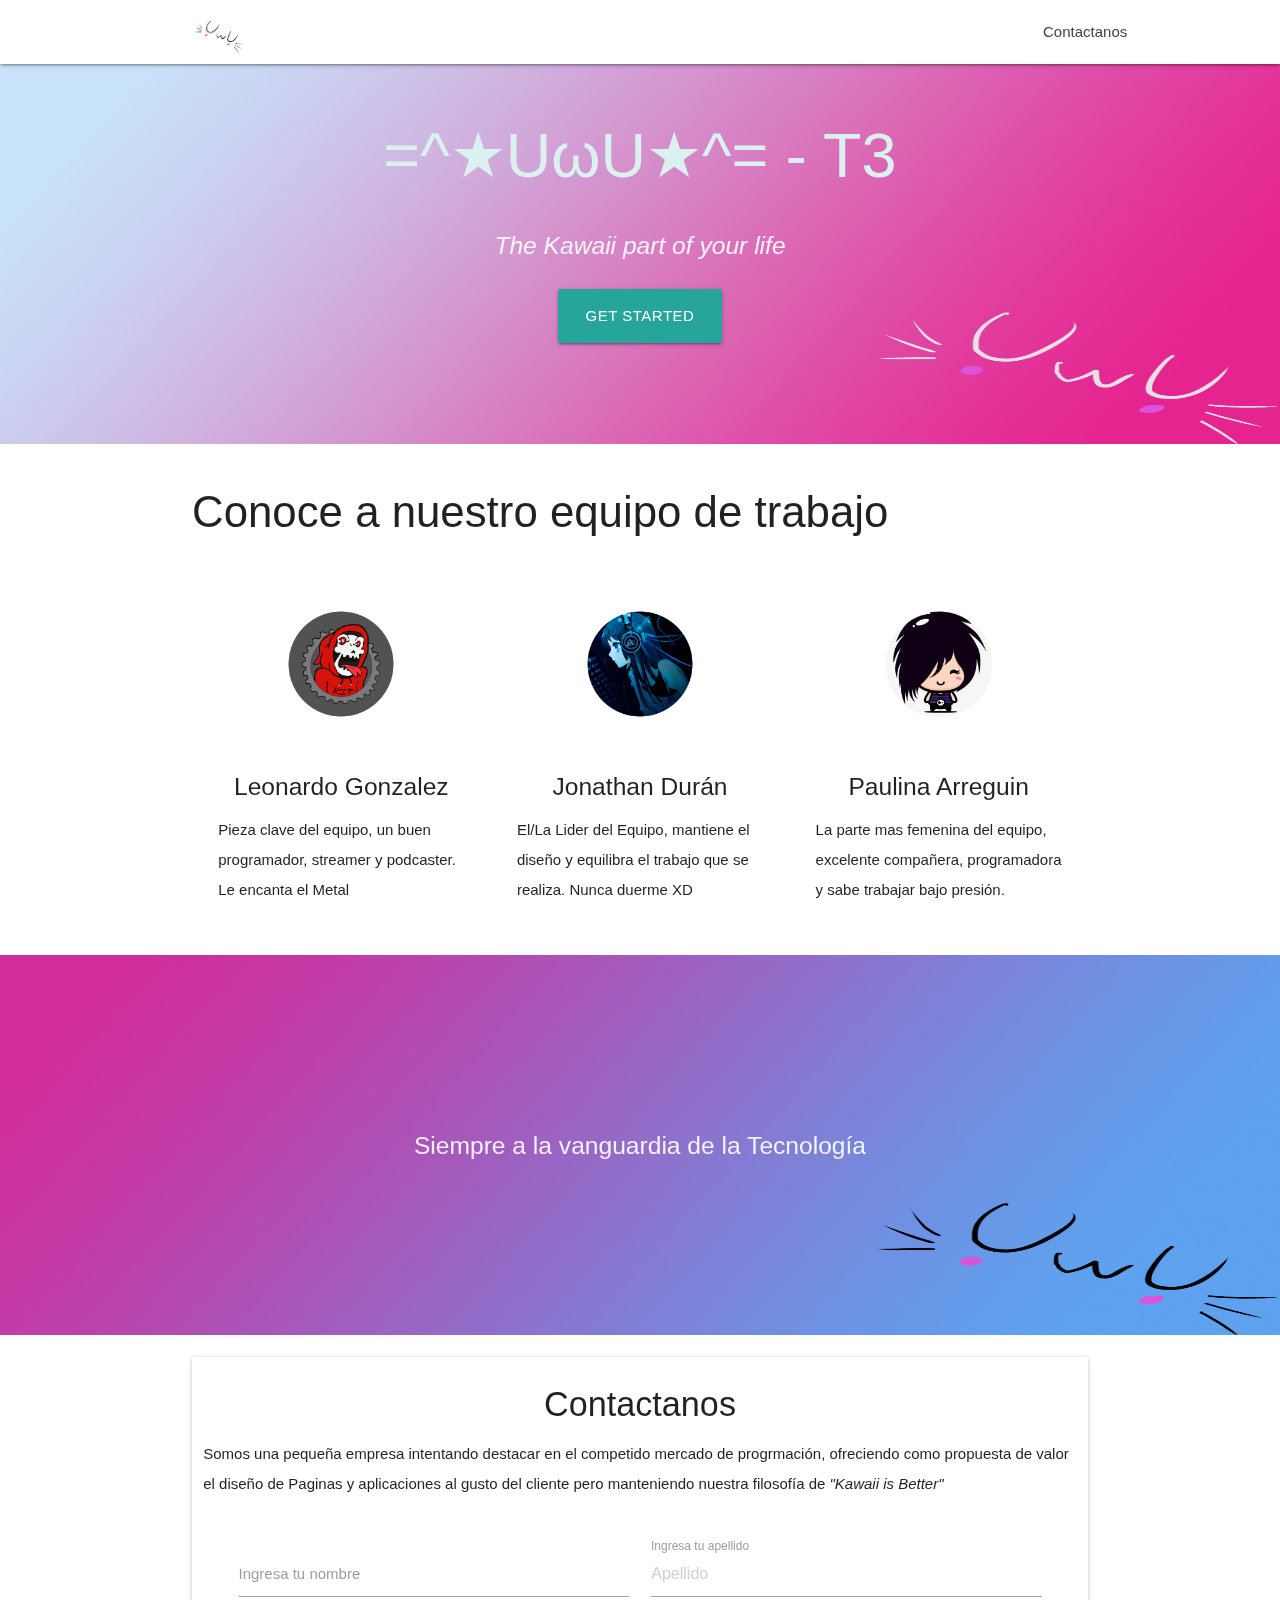
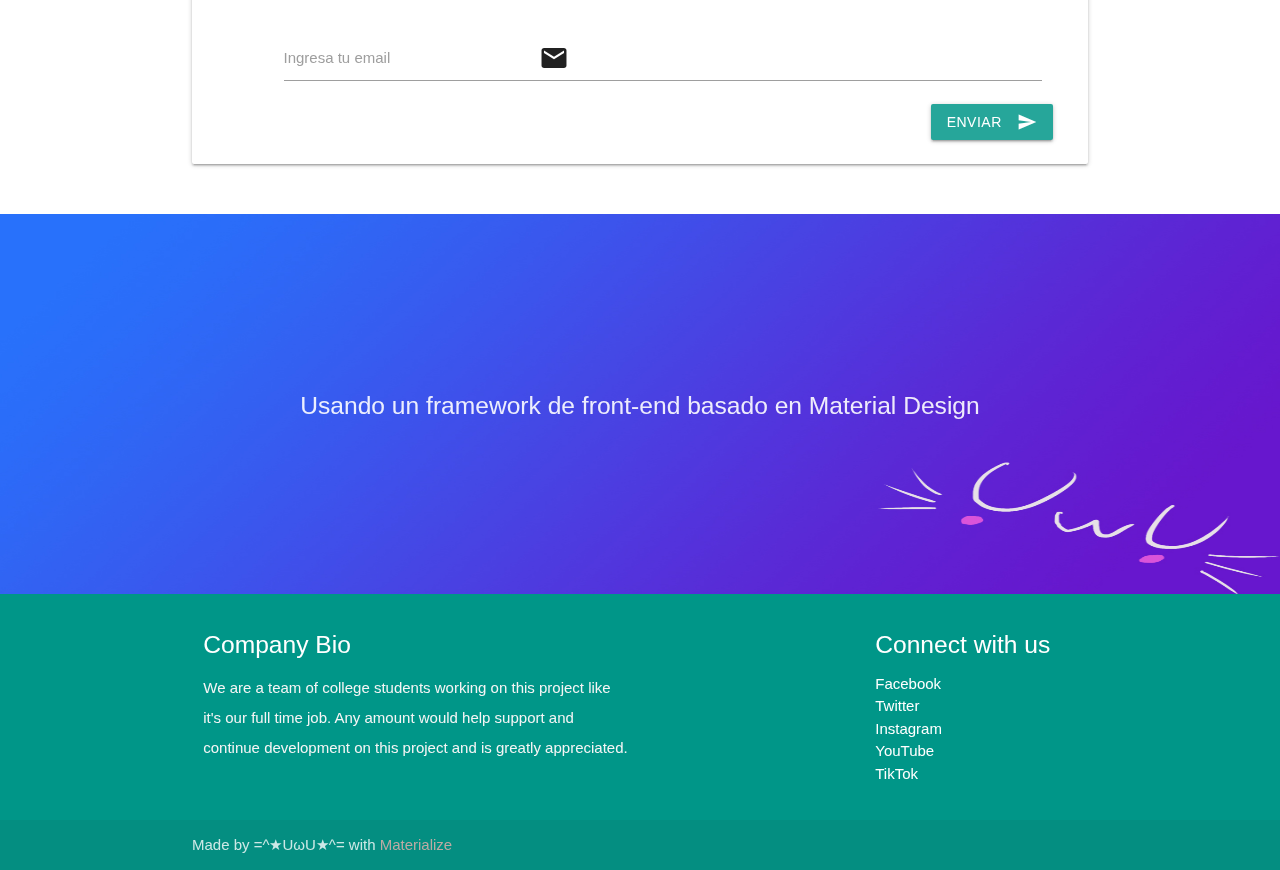
==== Webpage/index.html @ d6e8adfc "The new webpage with Materialize by Google" ====
<!DOCTYPE html>
<html lang="en">
<head>
  <meta http-equiv="Content-Type" content="text/html; charset=UTF-8"/>
  <meta name="viewport" content="width=device-width, initial-scale=1"/>
  <title>=^★UωU★^= - T3</title>
  <link rel="shortcut icon" href="img/uwuico.png">
  <!-- CSS  -->
  <link href="https://fonts.googleapis.com/icon?family=Material+Icons" rel="stylesheet">
  <link href="css/materialize.css" type="text/css" rel="stylesheet" media="screen,projection"/>
  <link href="css/style.css" type="text/css" rel="stylesheet" media="screen,projection"/>
</head>
<body>
  <nav class="white" role="navigation">
    <div class="nav-wrapper container">
      <a id="logo-container" href="#" class="brand-logo"><img class="brand-logo" src="img/uwu black.png" alt="Logo"></a>
      <ul class="right hide-on-med-and-down">
        <li><a href="#contact">Contactanos</a></li>
      </ul>

      <ul id="nav-mobile" class="sidenav">
        <li><a href="#contact">Contactanos</a></li>
      </ul>
      <a href="#" data-target="nav-mobile" class="sidenav-trigger"><i class="material-icons">menu</i></a>
    </div>
  </nav>

  <div id="index-banner" class="parallax-container">
    <div class="section no-pad-bot">
      <div class="container">
        <br><br>
        <h1 class="header center teal-text text-lighten-2">=^★UωU★^= - T3</h1>
        <div class="row center">
          <h5 class="header col s12 light"><i>The Kawaii part of your life</i></h5>
        </div>
        <div class="row center">
          <a href="http://materializecss.com/getting-started.html" id="download-button" class="btn-large waves-effect waves-light teal lighten-1">Get Started</a>
        </div>
        <br><br>

      </div>
    </div>
    <div class="parallax"><img src="img/bg1.jpg" alt="Unsplashed background img 1"></div>
  </div>


  <div class="container">
    <div class="section">
      <h3>Conoce a nuestro equipo de trabajo</h3>
      <div class="row">
        <div class="col s12 m4">
          <div class="icon-block">
            <h2 class="center brown-text"><img src="img/leo.png" alt="Leo"></h2>
            <h5 class="center">Leonardo Gonzalez</h5>

            <p class="light">Pieza clave del equipo, un buen programador, streamer y podcaster. Le encanta el Metal</p>
          </div>
        </div>

        <div class="col s12 m4">
          <div class="icon-block">
            <h2 class="center brown-text"><img src="img/miku.png" alt="Miku"></h2>
            <h5 class="center">Jonathan Durán</h5>

            <p class="light">El/La Lider del Equipo, mantiene el diseño y equilibra el trabajo que se realiza. Nunca duerme XD</p>
          </div>
        </div>

        <div class="col s12 m4">
          <div class="icon-block">
            <h2 class="center brown-text"><img src="img/pau.png" alt="Pau"></h2>
            <h5 class="center">Paulina Arreguin</h5>

            <p class="light">La parte mas femenina del equipo, excelente compañera, programadora y sabe trabajar bajo presión.</p>
          </div>
        </div>
      </div>

    </div>
  </div>


  <div class="parallax-container valign-wrapper">
    <div class="section no-pad-bot">
      <div class="container">
        <div class="row center">
          <h5 class="header col s12 light">Siempre a la vanguardia de la Tecnología</h5>
        </div>
      </div>
    </div>
    <div class="parallax"><img src="img/bg2.jpg" alt="Unsplashed background img 2"></div>
  </div>

  <div class="container">
    <div class="section">

      <div id="contact" class="row">
        <div class="col s12 center">
          <h3><i class="mdi-content-send brown-text"></i></h3>
          <h4>Contactanos</h4>
          <p class="left-align light">Somos una pequeña empresa intentando destacar en el competido mercado de progrmación, ofreciendo como propuesta de valor el diseño de Paginas y aplicaciones al gusto del cliente pero manteniendo nuestra filosofía de <i>"Kawaii is Better"</i></p>
        <br>
        </div>
        <div class="row card-panel">
          <form class="col s12">
              <div class="input-field col s6">
                  <label for="nombre">Ingresa tu nombre</label>
                  <input type="text" id="nombre" class="validate" required>
              </div>
              <div class="input-field col s6">
                  <label for="apellido">Ingresa tu apellido</label>
                  <input type="text" id="apellido" placeholder="Apellido" class="validate" required>
              </div>
              <div class="input-field col s12">
                  <i class="material-icons prefix">alternate_email</i>
                  <label for="email">Ingresa tu email</label>
                  <input type="email" id="email" class="validate" required>
              </div>
              <button class="btn waves-effect waves-light right" type="submit" name="enviar">Enviar
                  <i class="material-icons right">send</i>
              </button>
          </form>
      </div>
      </div>

    </div>
  </div>


  <div class="parallax-container valign-wrapper">
    <div class="section no-pad-bot">
      <div class="container">
        <div class="row center">
          <h5 class="header col s12 light">Usando un framework de front-end basado en Material Design</h5>
        </div>
      </div>
    </div>
    <div class="parallax"><img src="img/bg3.jpg" alt="Unsplashed background img 3"></div>
  </div>

  <footer class="page-footer teal">
    <div class="container">
      <div class="row">
        <div class="col l6 s12">
          <h5 class="white-text">Company Bio</h5>
          <p class="grey-text text-lighten-4">We are a team of college students working on this project like it's our full time job. Any amount would help support and continue development on this project and is greatly appreciated.</p>


        </div>
        <div class="col l3 s12">
          
        </div>
        <div class="col l3 s12">
          <h5 class="white-text">Connect with us</h5>
          <ul>
            <li><a class="white-text" href="#!">Facebook</a></li>
            <li><a class="white-text" href="#!">Twitter</a></li>
            <li><a class="white-text" href="#!">Instagram</a></li>
            <li><a class="white-text" href="#!">YouTube</a></li>
            <li><a class="white-text" href="#!">TikTok</a></li>
          </ul>
        </div>
      </div>
    </div>
    <div class="footer-copyright">
      <div class="container">
      Made by =^★UωU★^= with <a class="brown-text text-lighten-3" href="http://materializecss.com">Materialize</a>
      </div>
    </div>
  </footer>


  <!--  Scripts-->
  <script src="https://code.jquery.com/jquery-2.1.1.min.js"></script>
  <script src="js/materialize.js"></script>
  <script src="js/init.js"></script>

  </body>
</html>
---- Webpage/css/style.css ----
/* Custom Stylesheet */
/**
 * Use this file to override Materialize files so you can update
 * the core Materialize files in the future
 *
 * Made By MaterializeCSS.com
 */

nav ul a,
nav .brand-logo {
  color: #444;
  width: 4rem;
  height: 4rem;
}

p {
  line-height: 2rem;
}

img {
  width: 10rem;
  height: 10rem;
}

.sidenav-trigger {
  color: #26a69a;
}

.parallax-container {
  min-height: 380px;
  line-height: 0;
  height: auto;
  color: rgba(255,255,255,.9);
}
  .parallax-container .section {
    width: 100%;
  }

@media only screen and (max-width : 992px) {
  .parallax-container .section {
    position: absolute;
    top: 40%;
  }
  #index-banner .section {
    top: 10%;
  }
}

@media only screen and (max-width : 600px) {
  #index-banner .section {
    top: 0;
  }
}

.icon-block {
  padding: 0 15px;
}
.icon-block .material-icons {
  font-size: inherit;
}

footer.page-footer {
  margin: 0;
}
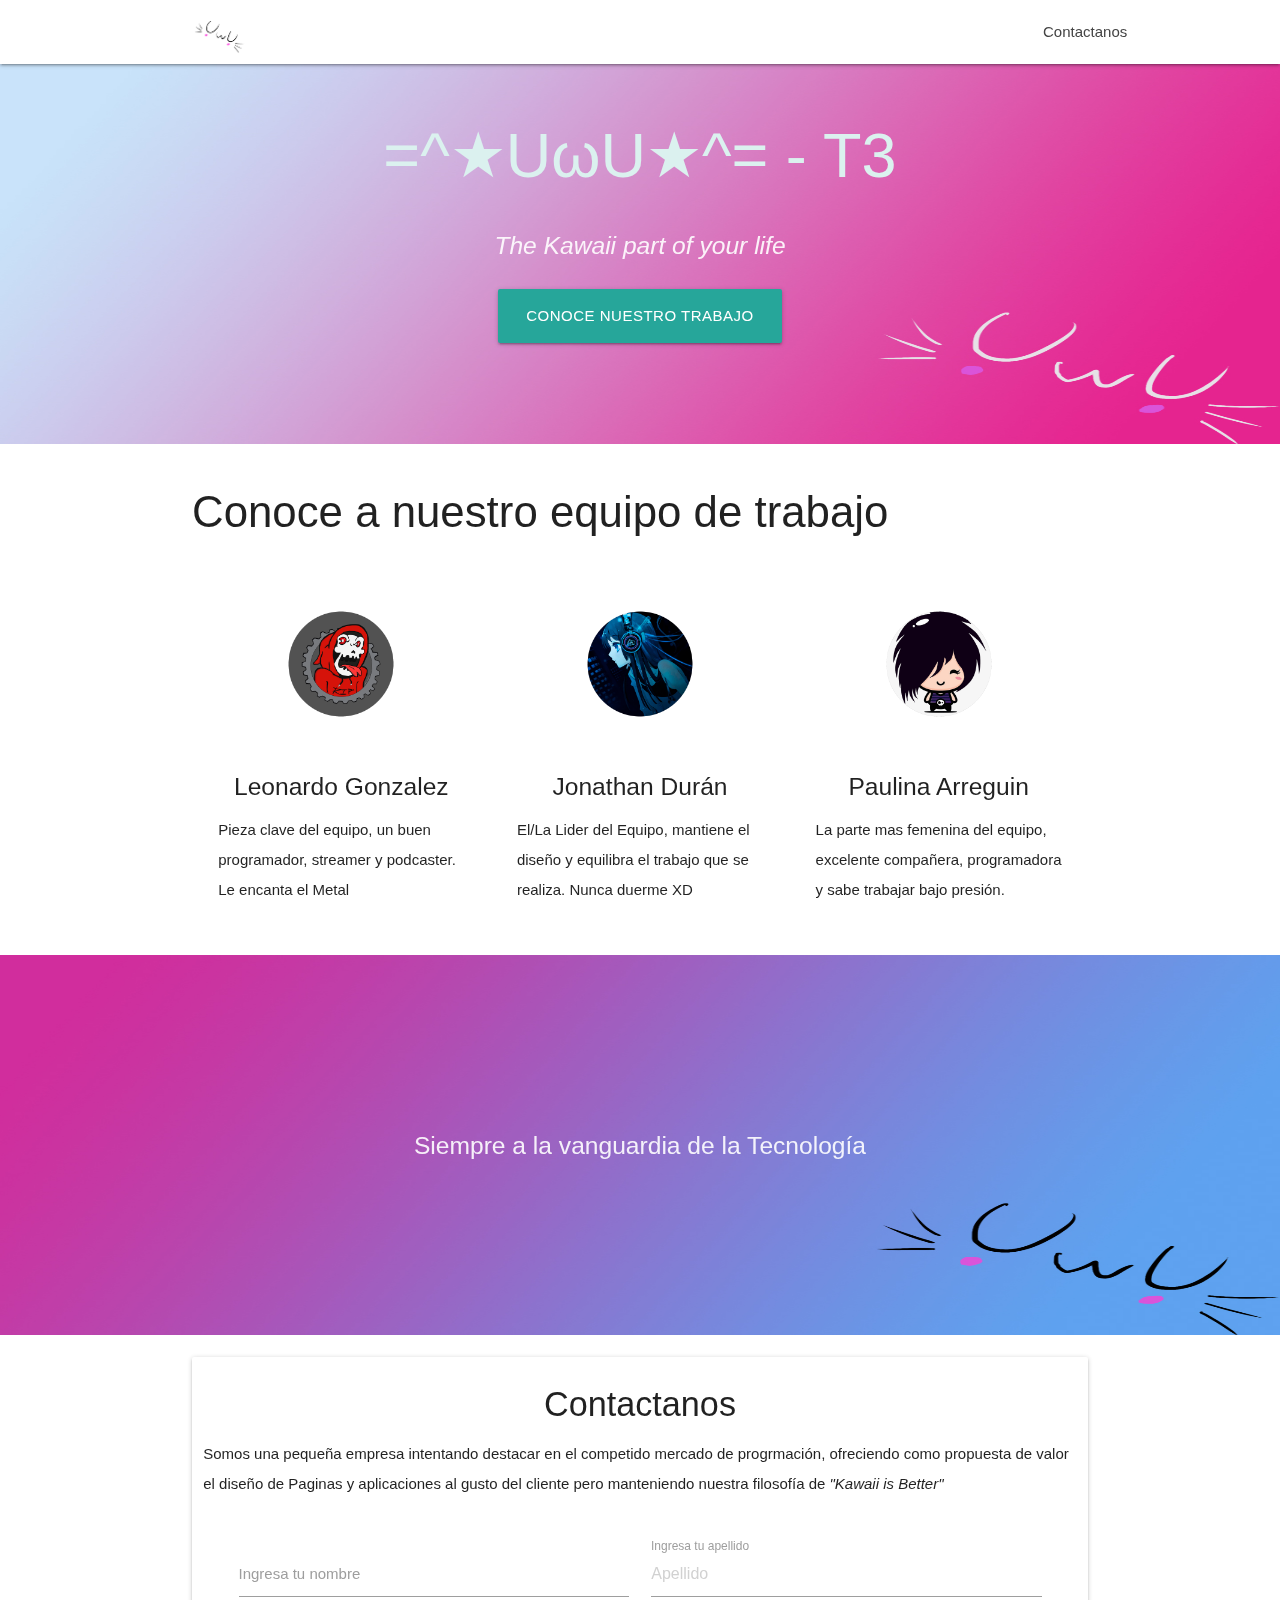
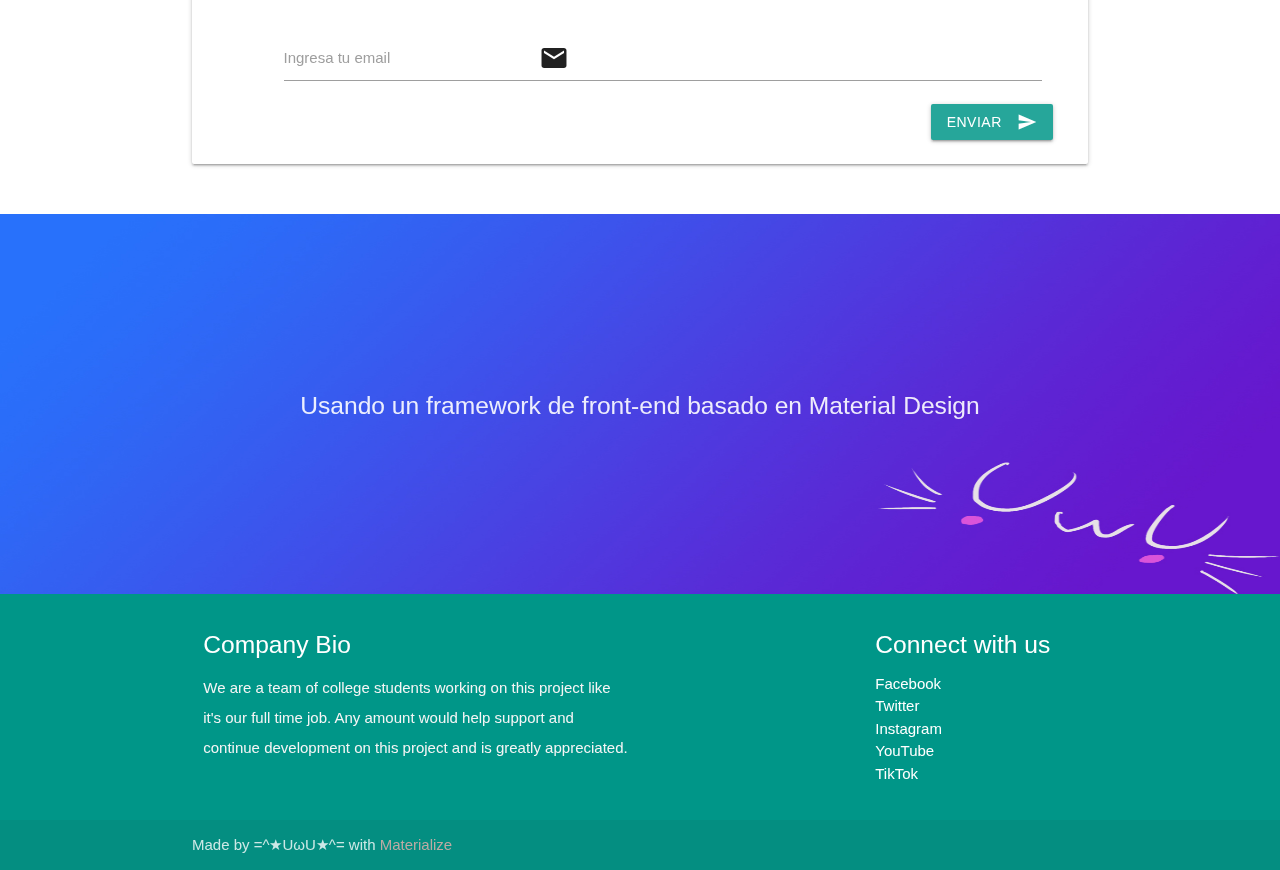
==== commit 3dcea5ca: "Change of Button" ====
--- a/Webpage/index.html
+++ b/Webpage/index.html
@@ -34,7 +34,7 @@
           <h5 class="header col s12 light"><i>The Kawaii part of your life</i></h5>
         </div>
         <div class="row center">
-          <a href="http://materializecss.com/getting-started.html" id="download-button" class="btn-large waves-effect waves-light teal lighten-1">Get Started</a>
+          <a href="https://github.com/jondumen/UwU" id="download-button" class="btn-large waves-effect waves-light teal lighten-1">Conoce nuestro trabajo</a>
         </div>
         <br><br>
 
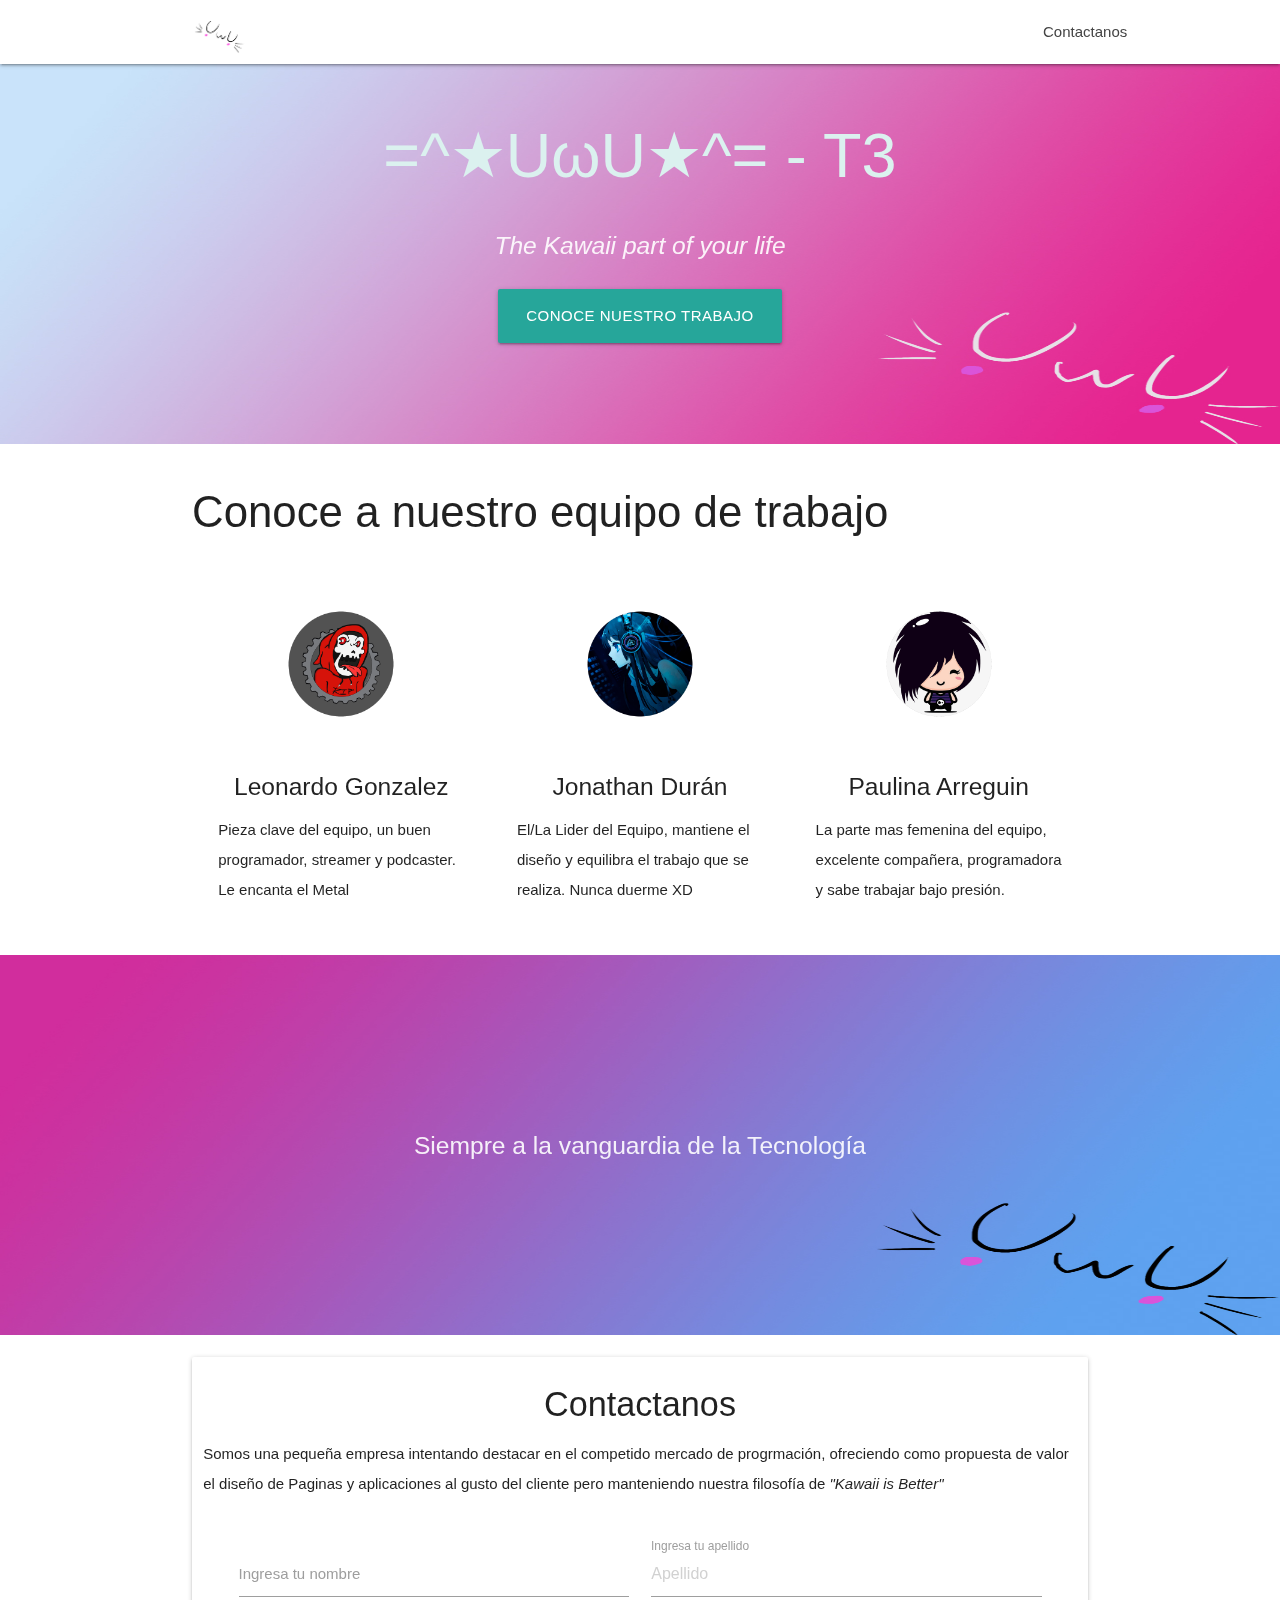
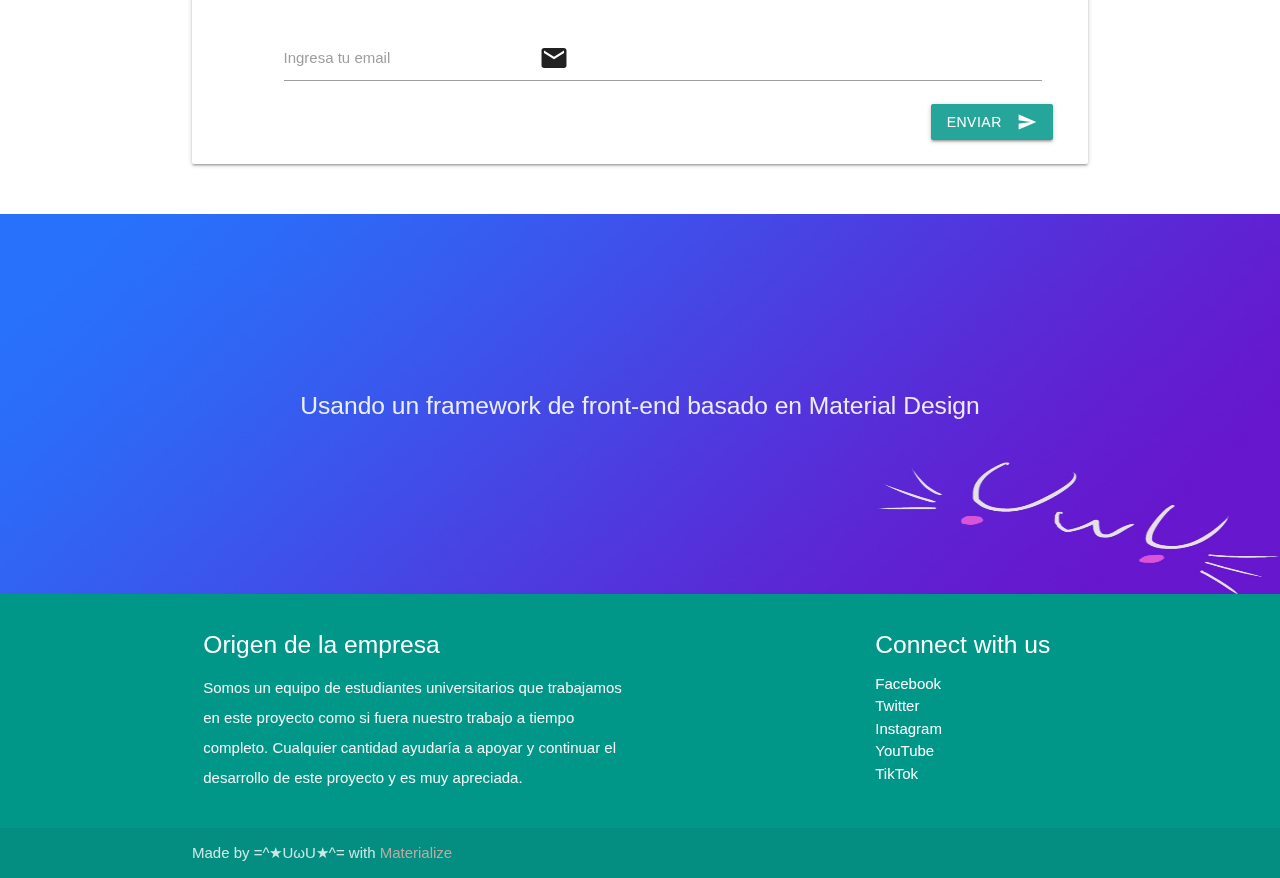
==== commit 413ff57e: "Origen de la empresa" ====
--- a/Webpage/index.html
+++ b/Webpage/index.html
@@ -142,8 +142,8 @@
     <div class="container">
       <div class="row">
         <div class="col l6 s12">
-          <h5 class="white-text">Company Bio</h5>
-          <p class="grey-text text-lighten-4">We are a team of college students working on this project like it's our full time job. Any amount would help support and continue development on this project and is greatly appreciated.</p>
+          <h5 class="white-text">Origen de la empresa</h5>
+          <p class="grey-text text-lighten-4">Somos un equipo de estudiantes universitarios que trabajamos en este proyecto como si fuera nuestro trabajo a tiempo completo. Cualquier cantidad ayudaría a apoyar y continuar el desarrollo de este proyecto y es muy apreciada.</p>
 
 
         </div>
